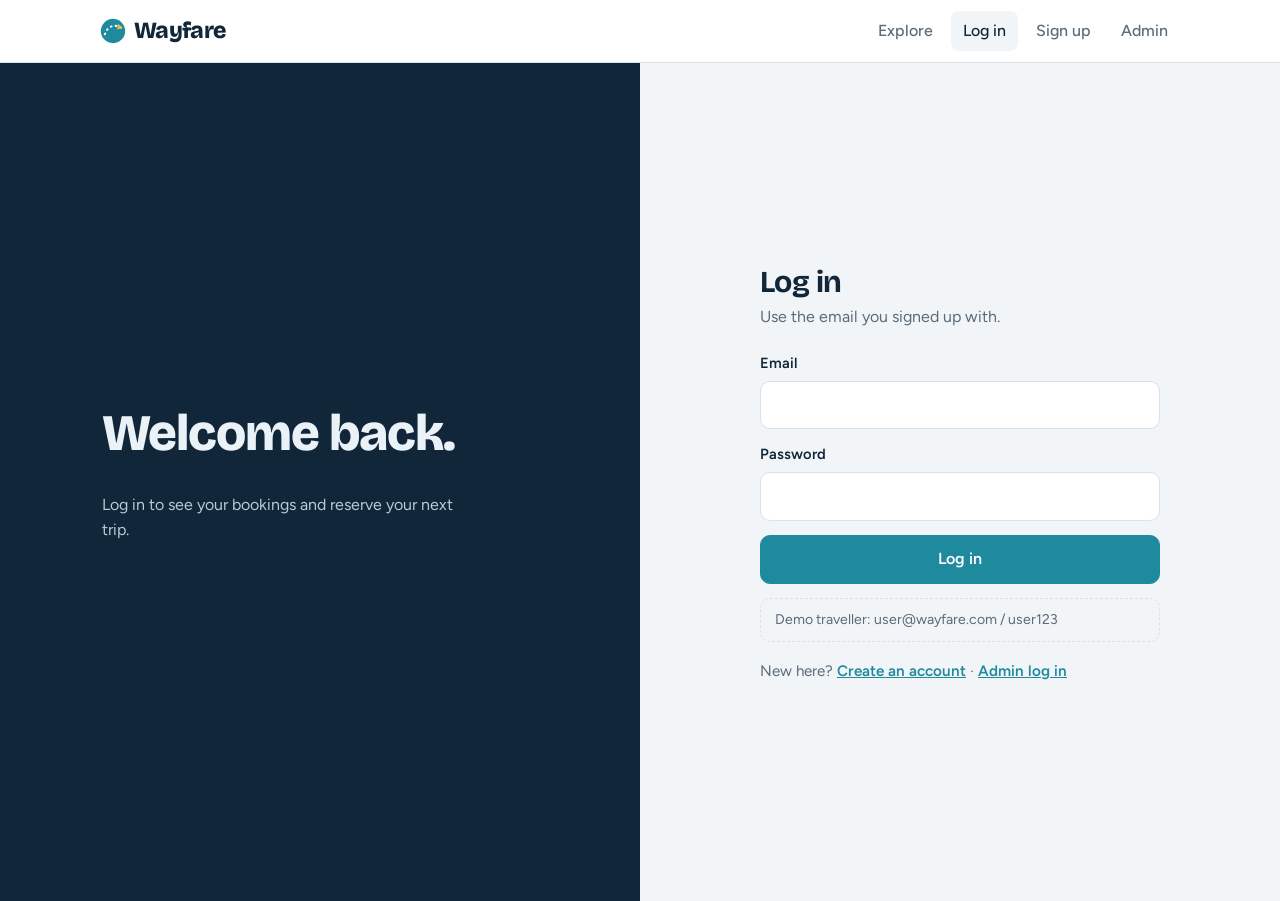
==== login.html @ 242a0cad "4-10-26" ====
<!DOCTYPE html>
<html lang="en">
<head>
<meta charset="utf-8">
<meta name="viewport" content="width=device-width, initial-scale=1, viewport-fit=cover">
<title>Wayfare – Log in</title>
<link rel="preconnect" href="https://fonts.googleapis.com">
<link href="https://fonts.googleapis.com/css2?family=Bricolage+Grotesque:opsz,wght@12..96,500;12..96,700;12..96,800&family=Figtree:wght@400;500;600&display=swap" rel="stylesheet">
<link rel="stylesheet" href="style.css">
</head>
<body data-page="login">
<div id="app"></div>
<dialog id="dlg"></dialog>
<div id="toast" role="status" aria-live="polite"></div>

<script src="app.js"></script>
</body>
</html>
---- style.css ----
:root{
  box-sizing:border-box;
  padding-top:env(safe-area-inset-top,0px);
  padding-bottom:env(safe-area-inset-bottom,0px);
  --bg:#F1F5F7; --surface:#FFFFFF; --ink:#12263A; --muted:#5B6B7A; --line:#D9E2E8;
  --accent:#1F8A9E; --accent-ink:#FFFFFF; --sun:#F2B84B; --danger:#C0392B; --ok:#2E8B57; --warn:#B7791F;
  --panel:#12263A; --panel-ink:#EAF2F7;
  --head:'Bricolage Grotesque','Trebuchet MS','Segoe UI',sans-serif;
  --body:'Figtree','Segoe UI',Roboto,Helvetica,Arial,sans-serif;
}
@media (prefers-color-scheme:dark){
  :root:not([data-theme="light"]){
    --bg:#0E1A24; --surface:#152532; --ink:#E8F0F5; --muted:#9FB1BF; --line:#25394A;
    --accent:#4CC0D6; --accent-ink:#08202A; --danger:#EF7B6E; --ok:#5CC48A; --warn:#E8B04F;
    --panel:#0A131B; --panel-ink:#EAF2F7;
  }
}
:root[data-theme="dark"]{
  --bg:#0E1A24; --surface:#152532; --ink:#E8F0F5; --muted:#9FB1BF; --line:#25394A;
  --accent:#4CC0D6; --accent-ink:#08202A; --danger:#EF7B6E; --ok:#5CC48A; --warn:#E8B04F;
  --panel:#0A131B; --panel-ink:#EAF2F7;
}
*,*::before,*::after{box-sizing:inherit}
html{height:100%;scroll-padding-top:env(safe-area-inset-top,0px)}
body{margin:0;min-height:100%;background:var(--bg);color:var(--ink);font-family:var(--body);font-size:16px;line-height:1.55}
h1,h2,h3{font-family:var(--head);line-height:1.1;margin:0;letter-spacing:-.02em}
a{color:inherit}
button,input,select,textarea{font:inherit;color:inherit}
:focus-visible{outline:3px solid var(--sun);outline-offset:2px}
.wrap{max-width:1120px;margin:0 auto;padding:0 20px}

/* nav */
.nav{position:sticky;top:env(safe-area-inset-top,0px);z-index:20;background:var(--surface);border-bottom:1px solid var(--line)}
.nav .wrap{display:flex;align-items:center;gap:18px;min-height:62px;flex-wrap:wrap;padding-top:8px;padding-bottom:8px}
.brand{font-family:var(--head);font-weight:800;font-size:1.45rem;text-decoration:none;display:flex;align-items:center;gap:8px;letter-spacing:-.03em}
.brand svg{width:26px;height:26px}
.nav nav{display:flex;gap:6px;align-items:center;margin-left:auto;flex-wrap:wrap}
.nav a.link,.nav button.link{background:none;border:0;padding:8px 12px;border-radius:8px;text-decoration:none;cursor:pointer;color:var(--muted);font-weight:500}
.nav a.link:hover,.nav button.link:hover,.nav a.link.on{color:var(--ink);background:var(--bg)}
.who{color:var(--muted);font-size:.9rem;padding:0 6px}

/* buttons */
.btn{display:inline-flex;align-items:center;justify-content:center;gap:8px;border:1.5px solid var(--accent);background:var(--accent);color:var(--accent-ink);padding:11px 20px;border-radius:10px;font-weight:600;cursor:pointer;text-decoration:none;transition:transform .12s,filter .12s}
.btn:hover{filter:brightness(1.07)}
.btn:active{transform:translateY(1px)}
.btn.ghost{background:transparent;color:var(--ink);border-color:var(--line)}
.btn.ghost:hover{border-color:var(--ink)}
.btn.danger{background:transparent;color:var(--danger);border-color:var(--danger)}
.btn.sm{padding:6px 12px;font-size:.88rem;border-radius:8px}
.btn.block{width:100%}
.btn[disabled]{opacity:.5;cursor:not-allowed}

/* hero */
.hero{background:var(--panel);color:var(--panel-ink);position:relative;overflow:hidden}
.hero .wrap{padding-top:56px;padding-bottom:52px;position:relative;z-index:1}
.hero h1{font-size:clamp(2.4rem,6vw,4.4rem);font-weight:800;max-width:14ch}
.hero p{max-width:46ch;color:#B9CAD6;margin:16px 0 28px;font-size:1.08rem}
.hero .route{position:absolute;right:-20px;top:10px;width:min(620px,70%);opacity:.9;z-index:0}
.search{display:flex;gap:10px;flex-wrap:wrap;max-width:640px}
.search input{flex:1 1 260px;padding:15px 18px;border-radius:12px;border:2px solid transparent;background:#fff;color:#12263A;font-size:1.05rem}
.search input:focus{border-color:var(--sun);outline:none}
.chips{display:flex;gap:8px;flex-wrap:wrap;margin-top:18px}
.chip{border:1.5px solid rgba(255,255,255,.28);background:transparent;color:var(--panel-ink);padding:7px 15px;border-radius:99px;cursor:pointer;font-weight:500}
.chip:hover{border-color:#fff}
.chip.on{background:var(--sun);border-color:var(--sun);color:#12263A}

/* sections */
.section{padding:34px 0 60px}
.section-head{display:flex;align-items:baseline;justify-content:space-between;gap:12px;margin-bottom:20px;flex-wrap:wrap}
.section-head h2{font-size:1.7rem}
.muted{color:var(--muted)}
.grid{display:grid;grid-template-columns:repeat(auto-fill,minmax(260px,1fr));gap:20px}
.card{background:var(--surface);border:1px solid var(--line);border-radius:14px;overflow:hidden;display:flex;flex-direction:column;text-decoration:none}
.card .pic{aspect-ratio:5/3;overflow:hidden;background:var(--line)}
.card .pic svg,.pic svg{width:100%;height:100%;display:block}
.card .body{padding:16px 18px 18px;display:flex;flex-direction:column;gap:6px;flex:1}
.card h3{font-size:1.2rem}
.card:hover{border-color:var(--accent)}
.meta{display:flex;gap:14px;color:var(--muted);font-size:.9rem;flex-wrap:wrap}
.price{margin-top:auto;padding-top:10px;display:flex;justify-content:space-between;align-items:baseline}
.price b{font-family:var(--head);font-size:1.35rem}
.tag{font-size:.78rem;font-weight:600;padding:3px 10px;border-radius:99px;background:var(--bg);border:1px solid var(--line);color:var(--muted);align-self:flex-start}
.empty{grid-column:1/-1;padding:48px 20px;text-align:center;border:1.5px dashed var(--line);border-radius:14px;color:var(--muted)}

/* trip page */
.trip{display:grid;grid-template-columns:minmax(0,1.5fr) minmax(0,1fr);gap:28px;align-items:start;padding:28px 0 60px}
.trip .pic{border-radius:14px;overflow:hidden;aspect-ratio:5/3;border:1px solid var(--line)}
.trip h1{font-size:clamp(2rem,4vw,2.9rem);margin:18px 0 8px}
.trip p.lead{max-width:62ch}
.panel{background:var(--surface);border:1px solid var(--line);border-radius:14px;padding:22px;position:sticky;top:90px}
.panel h3{font-size:1.3rem;margin-bottom:14px}
.total{display:flex;justify-content:space-between;align-items:baseline;border-top:1px solid var(--line);margin:16px 0;padding-top:14px}
.total b{font-family:var(--head);font-size:1.7rem}
.back{display:inline-block;margin-top:22px;color:var(--muted);text-decoration:none}
.back:hover{color:var(--ink)}

/* forms */
label{display:block;font-weight:600;font-size:.92rem;margin:0 0 6px}
.field{margin-bottom:14px}
input[type=text],input[type=email],input[type=password],input[type=number],input[type=date],select,textarea{width:100%;padding:11px 13px;border-radius:10px;border:1.5px solid var(--line);background:var(--surface);color:var(--ink)}
input:focus,select:focus,textarea:focus{border-color:var(--accent);outline:none}
textarea{min-height:96px;resize:vertical}
.row2{display:grid;grid-template-columns:1fr 1fr;gap:12px}
.err{background:color-mix(in srgb,var(--danger) 12%,transparent);color:var(--danger);border:1px solid var(--danger);padding:10px 14px;border-radius:10px;margin-bottom:14px;font-size:.95rem}
.hint{font-size:.88rem;color:var(--muted);margin-top:14px;padding:10px 14px;border-radius:10px;background:var(--bg);border:1px dashed var(--line)}

/* auth */
.auth{min-height:calc(100vh - 62px);display:grid;grid-template-columns:1fr 1fr}
.auth .side{background:var(--panel);color:var(--panel-ink);padding:56px 8vw;display:flex;flex-direction:column;justify-content:center;gap:16px}
.auth .side h1{font-size:clamp(2.2rem,4vw,3.4rem);font-weight:800}
.auth .side p{color:#B9CAD6;max-width:36ch}
.auth .side.admin{background:#0A131B;border-right:4px solid var(--sun)}
.auth .formcol{display:flex;align-items:center;justify-content:center;padding:40px 20px}
.auth .box{width:100%;max-width:400px}
.auth .box h2{font-size:1.9rem;margin-bottom:6px}
.auth .box .sub{color:var(--muted);margin:0 0 22px}
.auth .alt{margin-top:18px;color:var(--muted);font-size:.95rem}
.auth .alt a{color:var(--accent);font-weight:600}

/* tables */
.tablewrap{overflow-x:auto;background:var(--surface);border:1px solid var(--line);border-radius:14px}
table{width:100%;border-collapse:collapse;min-width:680px}
th,td{padding:12px 16px;text-align:left;border-bottom:1px solid var(--line);font-size:.95rem;vertical-align:middle}
th{font-size:.85rem;color:var(--muted);font-weight:600;background:var(--bg)}
tr:last-child td{border-bottom:0}
td .actions{display:flex;gap:6px;flex-wrap:wrap}
.status{display:inline-block;padding:3px 11px;border-radius:99px;font-size:.82rem;font-weight:600}
.status.Pending{background:color-mix(in srgb,var(--warn) 18%,transparent);color:var(--warn)}
.status.Confirmed{background:color-mix(in srgb,var(--ok) 18%,transparent);color:var(--ok)}
.status.Cancelled{background:color-mix(in srgb,var(--danger) 15%,transparent);color:var(--danger)}

/* admin */
.tabs{display:flex;gap:6px;margin:0 0 22px;border-bottom:1px solid var(--line);flex-wrap:wrap}
.tabs button{background:none;border:0;padding:11px 16px;cursor:pointer;color:var(--muted);font-weight:600;border-bottom:3px solid transparent;margin-bottom:-1px}
.tabs button.on{color:var(--ink);border-bottom-color:var(--accent)}
.stats{display:grid;grid-template-columns:repeat(auto-fit,minmax(190px,1fr));gap:16px;margin-bottom:28px}
.stat{background:var(--surface);border:1px solid var(--line);border-radius:14px;padding:18px 20px}
.stat b{display:block;font-family:var(--head);font-size:2rem;line-height:1.1}
.stat span{color:var(--muted);font-size:.92rem}
.stat.hl{background:var(--panel);color:var(--panel-ink);border-color:var(--panel)}
.stat.hl span{color:#B9CAD6}

/* booking cards */
.blist{display:grid;gap:14px}
.bcard{display:grid;grid-template-columns:150px 1fr auto;gap:18px;align-items:center;background:var(--surface);border:1px solid var(--line);border-radius:14px;padding:12px}
.bcard .pic{border-radius:10px;overflow:hidden;aspect-ratio:5/3}
.bcard h3{font-size:1.15rem;margin-bottom:4px}
.bcard .side{text-align:right;display:flex;flex-direction:column;gap:8px;align-items:flex-end}

/* dialog + toast */
dialog{border:1px solid var(--line);border-radius:16px;background:var(--surface);color:var(--ink);padding:24px;width:min(560px,92vw);max-height:90vh;overflow:auto}
dialog::backdrop{background:rgba(8,16,24,.6)}
dialog h3{font-size:1.4rem;margin-bottom:16px}
.dlgfoot{display:flex;gap:10px;justify-content:flex-end;margin-top:8px}
#toast{position:fixed;left:50%;bottom:calc(24px + env(safe-area-inset-bottom,0px));transform:translate(-50%,20px);background:var(--ink);color:var(--bg);padding:12px 20px;border-radius:12px;opacity:0;pointer-events:none;transition:.25s;z-index:99;font-weight:500;max-width:90vw}
#toast.show{opacity:1;transform:translate(-50%,0)}
footer{border-top:1px solid var(--line);padding:24px 0;color:var(--muted);font-size:.9rem}

@media(max-width:820px){
  .trip{grid-template-columns:1fr}.panel{position:static}
  .auth{grid-template-columns:1fr}.auth .side{padding:36px 24px}
  .bcard{grid-template-columns:1fr}.bcard .side{align-items:flex-start;text-align:left}
  .hero .route{opacity:.35}
}
@media(prefers-reduced-motion:reduce){*{transition:none!important}}
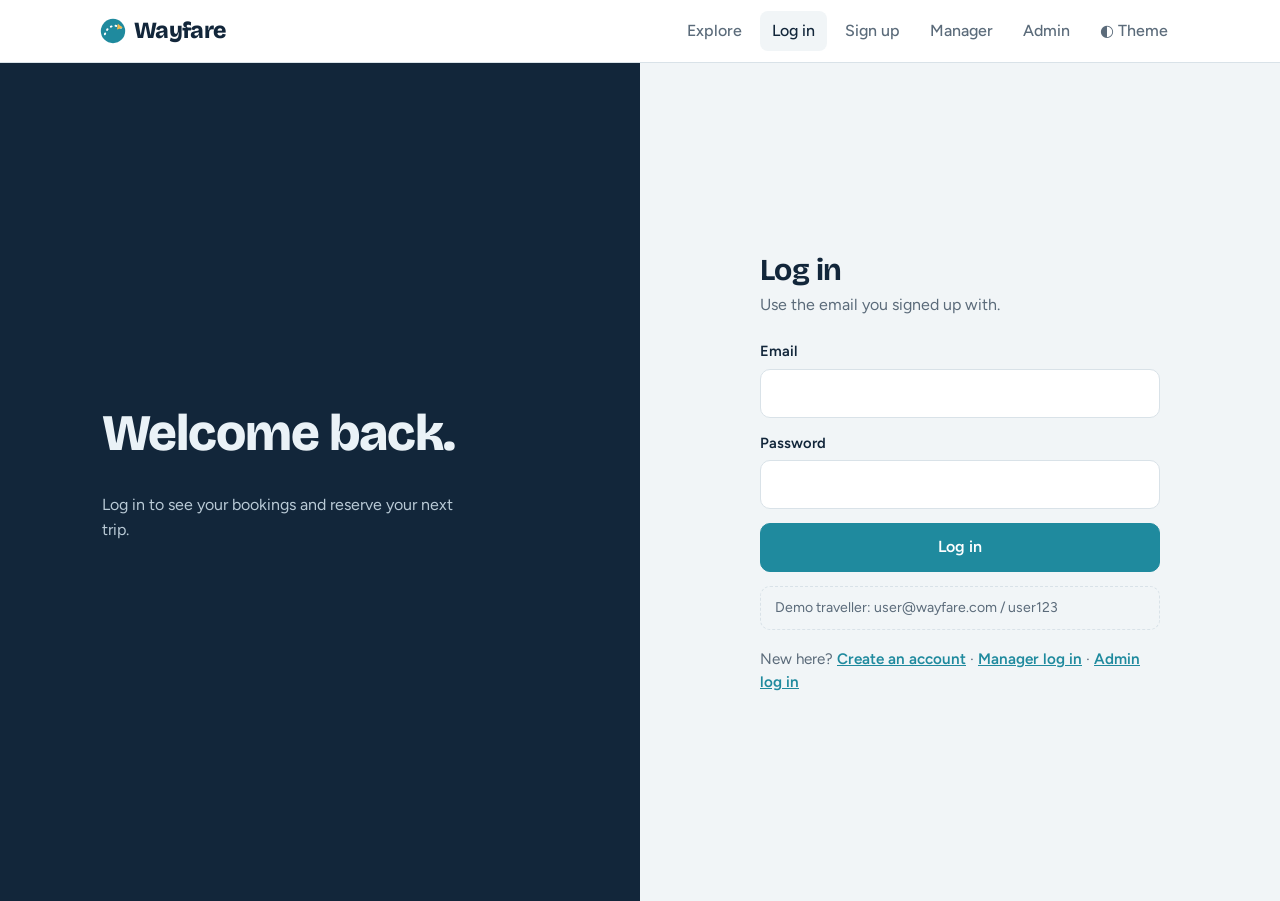
==== commit d08273af: "5-10-26" ====
--- a/login.html
+++ b/login.html
@@ -13,6 +13,9 @@
 <dialog id="dlg"></dialog>
 <div id="toast" role="status" aria-live="polite"></div>
 
+<script src="ui.js"></script>
+<script src="payment.js"></script>
+<script src="manager.js"></script>
 <script src="app.js"></script>
 </body>
 </html>
--- a/style.css
+++ b/style.css
@@ -163,3 +163,35 @@
   .hero .route{opacity:.35}
 }
 @media(prefers-reduced-motion:reduce){*{transition:none!important}}
+
+/* ---- modules: payment, manager, user interface ---- */
+.status.Paid{background:color-mix(in srgb,var(--ok) 18%,transparent);color:var(--ok)}
+.status.Unpaid{background:color-mix(in srgb,var(--warn) 18%,transparent);color:var(--warn)}
+.status.Refunded{background:var(--bg);color:var(--muted);border:1px solid var(--line)}
+.payform{background:var(--surface);border:1px solid var(--line);border-radius:14px;padding:24px}
+.payform h2{font-size:1.5rem}
+.mtabs{display:flex;gap:8px;margin:14px 0 18px;flex-wrap:wrap}
+.mtab{border:1.5px solid var(--line);background:var(--surface);padding:9px 18px;border-radius:99px;cursor:pointer;font-weight:600;color:var(--muted)}
+.mtab.on{background:var(--accent);border-color:var(--accent);color:var(--accent-ink)}
+.mpanel{display:none}
+.payform[data-method="upi"] .mpanel[data-m="upi"],
+.payform[data-method="card"] .mpanel[data-m="card"],
+.payform[data-method="netbanking"] .mpanel[data-m="netbanking"]{display:block}
+.sumrow{display:flex;justify-content:space-between;gap:14px;padding:9px 0;border-bottom:1px solid var(--line);font-size:.95rem}
+.sumrow span:first-child{color:var(--muted)}
+.sumrow b{text-align:right}
+.receipt{max-width:580px;margin:6px auto 0;background:var(--surface);border:1px solid var(--line);border-radius:16px;padding:32px;text-align:center}
+.tick{width:64px;height:64px;border-radius:50%;background:var(--ok);color:#fff;font-size:34px;display:grid;place-items:center;margin:0 auto 14px}
+.rbox{text-align:left;margin:22px 0}
+.reports{display:grid;grid-template-columns:repeat(auto-fit,minmax(320px,1fr));gap:18px}
+.rcard{background:var(--surface);border:1px solid var(--line);border-radius:14px;padding:20px}
+.rcard h3{font-size:1.15rem;margin-bottom:14px}
+.bars{display:grid;gap:12px}
+.bar{display:grid;grid-template-columns:140px 1fr 84px;gap:12px;align-items:center;font-size:.92rem}
+.bar b{text-align:right}
+.bt{height:14px;border-radius:99px;background:var(--bg);border:1px solid var(--line);overflow:hidden}
+.bt i{display:block;height:100%;background:var(--accent);border-radius:99px}
+.profile-grid{display:grid;grid-template-columns:1fr 1fr;gap:20px}
+.auth .side.manager{border-right:4px solid var(--accent)}
+@media(max-width:820px){.profile-grid{grid-template-columns:1fr}.bar{grid-template-columns:100px 1fr 70px}}
+@media print{.nav,footer,.noprint,.hero{display:none!important}body{background:#fff}.receipt{border:0}}
